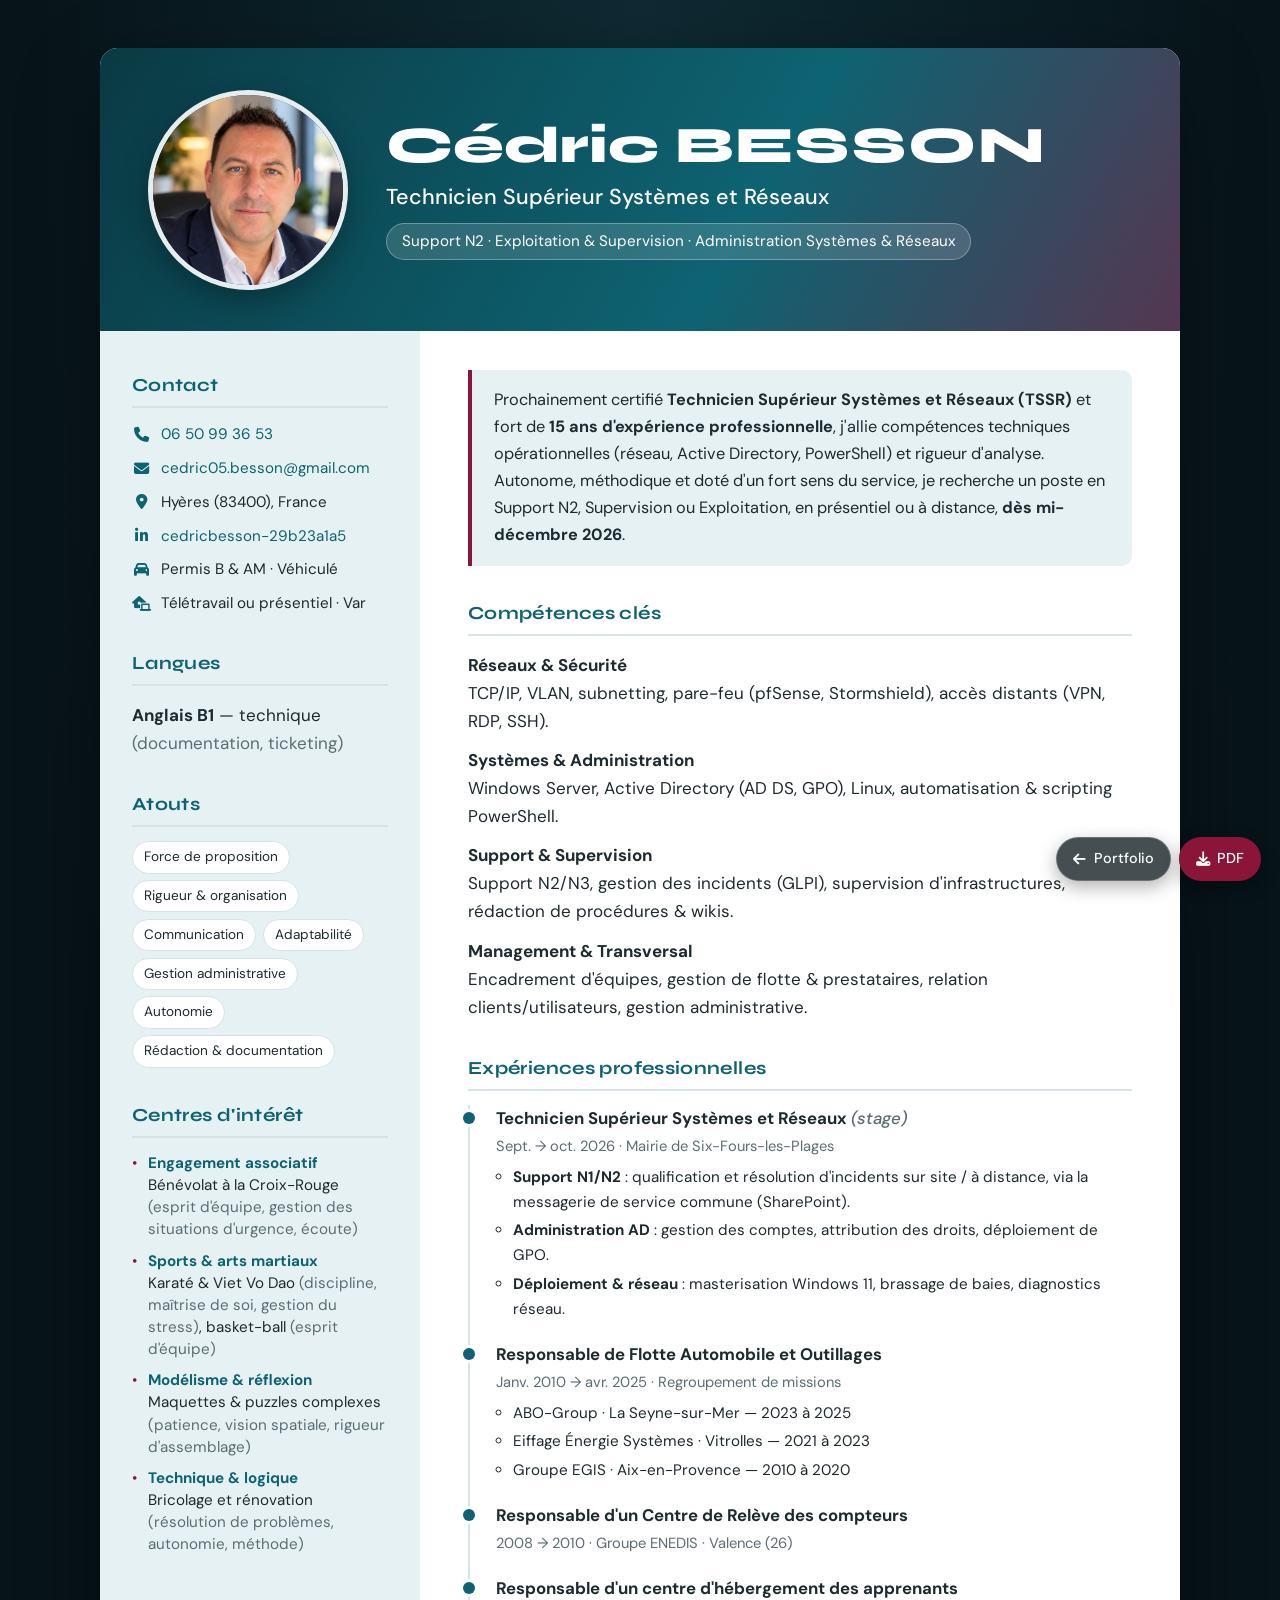
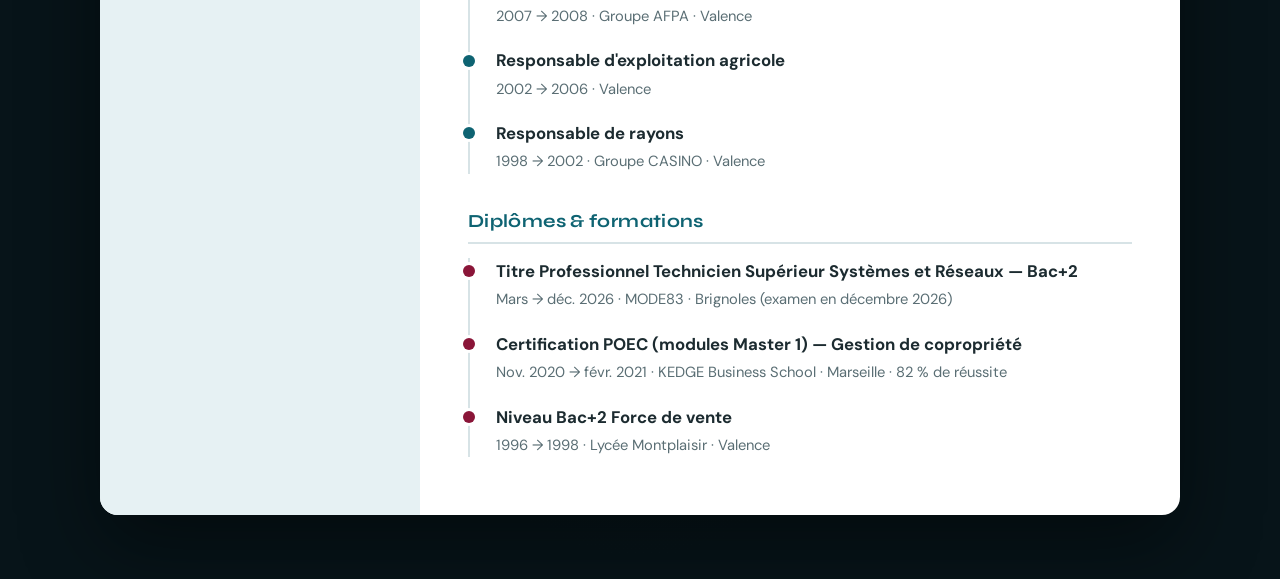
==== cv.html @ 07ce3fc7 "Portfolio TSSR v2 de Cédric Besson Palette pétrole et bordeaux, hero animé, outils du bandeau (Édite" ====
<!DOCTYPE html>
<!--
  ============================================================
  CV EN LIGNE — Cédric BESSON
  ------------------------------------------------------------
  Version web du CV, ouverte depuis les boutons « Voir mon CV » du portfolio.
    • À l'écran : grand format aéré, photo bien visible.
    • À l'impression (Ctrl + P → « Enregistrer au format PDF ») : une page A4.
    • Modification directe : Ctrl + Alt + M (voir edition.js), puis « Exporter la page ».
  Mise en forme : cv.css
  Pour modifier une information, il suffit de changer le texte ci-dessous.
  ============================================================
-->
<html lang="fr">
<head>
  <meta charset="UTF-8" />
  <meta name="viewport" content="width=device-width, initial-scale=1.0" />
  <meta name="description" content="CV de Cédric Besson – Technicien Supérieur Systèmes et Réseaux (TSSR), Hyères (83), France." />
  <meta name="theme-color" content="#071419" />

  <link rel="preconnect" href="https://fonts.googleapis.com" />
  <link rel="preconnect" href="https://fonts.gstatic.com" crossorigin />
  <link href="https://fonts.googleapis.com/css2?family=Syne:wght@700;800&family=DM+Sans:wght@400;500;700&display=swap" rel="stylesheet" />
  <link rel="stylesheet" href="https://cdnjs.cloudflare.com/ajax/libs/font-awesome/6.4.0/css/all.min.css" />
  <link rel="stylesheet" href="cv.css" />

  <link rel="icon" type="image/png" sizes="32x32" href="images/favicon-32x32.png" />
  <title>CV · Cédric Besson | Technicien Systèmes &amp; Réseaux</title>
</head>

<body>

  <!-- Boutons discrets, masqués à l'impression -->
  <nav class="cv-actions" aria-label="Actions">
    <a href="index.html" class="cv-btn"><i class="fas fa-arrow-left" aria-hidden="true"></i> Portfolio</a>
    <a href="ressources/CV_Cedric_BESSON_TSSR.pdf" class="cv-btn cv-btn--main" download><i class="fas fa-download" aria-hidden="true"></i> PDF</a>
  </nav>

  <main class="cv-page">

    <!-- ===== EN-TÊTE ===== -->
    <header class="cv-header">
      <img src="images/photo.jpg" alt="Photo de Cédric Besson" class="cv-photo" width="200" height="200" />
      <div>
        <h1 class="cv-name">Cédric <span>BESSON</span></h1>
        <p class="cv-title">Technicien Supérieur Systèmes et Réseaux</p>
        <p class="cv-targets">Support N2 · Exploitation &amp; Supervision · Administration Systèmes &amp; Réseaux</p>
      </div>
    </header>

    <div class="cv-body">

      <!-- ===== COLONNE LATÉRALE ===== -->
      <aside class="cv-side">
        <section>
          <h2>Contact</h2>
          <ul class="cv-contact">
            <li><i class="fas fa-phone" aria-hidden="true"></i><a href="tel:+33650993653">06 50 99 36 53</a></li>
            <li><i class="fas fa-envelope" aria-hidden="true"></i><a href="mailto:cedric05.besson@gmail.com">cedric05.besson@gmail.com</a></li>
            <li><i class="fas fa-location-dot" aria-hidden="true"></i>Hyères (83400), France</li>
            <li><i class="fab fa-linkedin-in" aria-hidden="true"></i><a href="https://www.linkedin.com/in/cedricbesson-29b23a1a5" target="_blank" rel="noopener">cedricbesson-29b23a1a5</a></li>
            <li><i class="fas fa-car" aria-hidden="true"></i>Permis B &amp; AM · Véhiculé</li>
            <li><i class="fas fa-laptop-house" aria-hidden="true"></i>Télétravail ou présentiel · Var</li>
          </ul>
        </section>

        <section>
          <h2>Langues</h2>
          <p><strong>Anglais B1</strong> — technique<br><span class="muted">(documentation, ticketing)</span></p>
        </section>

        <section>
          <h2>Atouts</h2>
          <ul class="cv-chips">
            <li>Force de proposition</li>
            <li>Rigueur &amp; organisation</li>
            <li>Communication</li>
            <li>Adaptabilité</li>
            <li>Gestion administrative</li>
            <li>Autonomie</li>
            <li>Rédaction &amp; documentation</li>
          </ul>
        </section>

        <section>
          <h2>Centres d'intérêt</h2>
          <!-- Chaque intérêt : <strong> = thème, puis l'activité et les qualités qu'elle développe -->
          <ul class="cv-list cv-interests">
            <li><strong>Engagement associatif</strong> Bénévolat à la Croix-Rouge <span class="muted">(esprit d'équipe, gestion des situations d'urgence, écoute)</span></li>
            <li><strong>Sports &amp; arts martiaux</strong> Karaté &amp; Viet Vo Dao <span class="muted">(discipline, maîtrise de soi, gestion du stress)</span>, basket-ball <span class="muted">(esprit d'équipe)</span></li>
            <li><strong>Modélisme &amp; réflexion</strong> Maquettes &amp; puzzles complexes <span class="muted">(patience, vision spatiale, rigueur d'assemblage)</span></li>
            <li><strong>Technique &amp; logique</strong> Bricolage et rénovation <span class="muted">(résolution de problèmes, autonomie, méthode)</span></li>
          </ul>
        </section>
      </aside>

      <!-- ===== COLONNE PRINCIPALE ===== -->
      <div class="cv-main">
        <p class="cv-summary">
          Prochainement certifié <strong>Technicien Supérieur Systèmes et Réseaux (TSSR)</strong> et fort de
          <strong>15 ans d'expérience professionnelle</strong>, j'allie compétences techniques opérationnelles
          (réseau, Active Directory, PowerShell) et rigueur d'analyse. Autonome, méthodique et doté d'un fort
          sens du service, je recherche un poste en Support N2, Supervision ou Exploitation, en présentiel ou
          à distance, <strong>dès mi-décembre 2026</strong>.
        </p>

        <section>
          <h2>Compétences clés</h2>
          <ul class="cv-skills">
            <li><strong>Réseaux &amp; Sécurité</strong> TCP/IP, VLAN, subnetting, pare-feu (pfSense, Stormshield), accès distants (VPN, RDP, SSH).</li>
            <li><strong>Systèmes &amp; Administration</strong> Windows Server, Active Directory (AD DS, GPO), Linux, automatisation &amp; scripting PowerShell.</li>
            <li><strong>Support &amp; Supervision</strong> Support N2/N3, gestion des incidents (GLPI), supervision d'infrastructures, rédaction de procédures &amp; wikis.</li>
            <li><strong>Management &amp; Transversal</strong> Encadrement d'équipes, gestion de flotte &amp; prestataires, relation clients/utilisateurs, gestion administrative.</li>
          </ul>
        </section>

        <section>
          <h2>Expériences professionnelles</h2>
          <ol class="cv-timeline">
            <li>
              <p class="cv-role">Technicien Supérieur Systèmes et Réseaux <em>(stage)</em></p>
              <p class="cv-meta">Sept. → oct. 2026 · Mairie de Six-Fours-les-Plages</p>
              <ul>
                <li><strong>Support N1/N2</strong> : qualification et résolution d'incidents sur site / à distance, via la messagerie de service commune (SharePoint).</li>
                <li><strong>Administration AD</strong> : gestion des comptes, attribution des droits, déploiement de GPO.</li>
                <li><strong>Déploiement &amp; réseau</strong> : masterisation Windows 11, brassage de baies, diagnostics réseau.</li>
              </ul>
            </li>
            <li>
              <p class="cv-role">Responsable de Flotte Automobile et Outillages</p>
              <p class="cv-meta">Janv. 2010 → avr. 2025 · Regroupement de missions</p>
              <ul>
                <li>ABO-Group · La Seyne-sur-Mer — 2023 à 2025</li>
                <li>Eiffage Énergie Systèmes · Vitrolles — 2021 à 2023</li>
                <li>Groupe EGIS · Aix-en-Provence — 2010 à 2020</li>
              </ul>
            </li>
            <li>
              <p class="cv-role">Responsable d'un Centre de Relève des compteurs</p>
              <p class="cv-meta">2008 → 2010 · Groupe ENEDIS · Valence (26)</p>
            </li>
            <li>
              <p class="cv-role">Responsable d'un centre d'hébergement des apprenants</p>
              <p class="cv-meta">2007 → 2008 · Groupe AFPA · Valence</p>
            </li>
            <li>
              <p class="cv-role">Responsable d'exploitation agricole</p>
              <p class="cv-meta">2002 → 2006 · Valence</p>
            </li>
            <li>
              <p class="cv-role">Responsable de rayons</p>
              <p class="cv-meta">1998 → 2002 · Groupe CASINO · Valence</p>
            </li>
          </ol>
        </section>

        <section>
          <h2>Diplômes &amp; formations</h2>
          <ol class="cv-timeline cv-timeline--cert">
            <li>
              <p class="cv-role">Titre Professionnel Technicien Supérieur Systèmes et Réseaux — Bac+2</p>
              <p class="cv-meta">Mars → déc. 2026 · MODE83 · Brignoles (examen en décembre 2026)</p>
            </li>
            <li>
              <p class="cv-role">Certification POEC (modules Master 1) — Gestion de copropriété</p>
              <p class="cv-meta">Nov. 2020 → févr. 2021 · KEDGE Business School · Marseille · 82 % de réussite</p>
            </li>
            <li>
              <p class="cv-role">Niveau Bac+2 Force de vente</p>
              <p class="cv-meta">1996 → 1998 · Lycée Montplaisir · Valence</p>
            </li>
          </ol>
        </section>
      </div>
    </div>
  </main>
  <!-- Mode édition (Ctrl + Alt + M) : permet aussi de modifier le CV directement sur la page -->
  <script src="edition.js"></script>
</body>
</html>
---- cv.css ----
/* ============================================================
   CV EN LIGNE — Cédric BESSON · cv.css
   ------------------------------------------------------------
   1. Variables   2. Page   3. En-tête   4. Colonnes
   5. Boutons     6. Responsive          7. Impression (A4)
   Mêmes couleurs que le portfolio : bleu pétrole + bordeaux.
   ============================================================ */

/* ---------- 1. VARIABLES ---------- */
:root {
  --petrol:      #0e6372;
  --petrol-dark: #0a3a44;
  --petrol-soft: #e6f1f3;
  --wine:        #8a1538;
  --ink:         #1c2b30;
  --muted:       #5a6e74;
  --line:        #d7e3e6;
  --paper:       #ffffff;
  --font-display: 'Syne', sans-serif;
  --font-body:    'DM Sans', sans-serif;
}

/* ---------- 2. PAGE ---------- */
* { box-sizing: border-box; }

body {
  margin: 0;
  font-family: var(--font-body);
  font-size: 17px;               /* grand format : lecture confortable à l'écran */
  line-height: 1.65;
  color: var(--ink);
  background: radial-gradient(ellipse at top, #0f2a33, #071419 70%);
  min-height: 100vh;
  padding: 3rem 1rem 4rem;
}

/* La « feuille » du CV */
.cv-page {
  max-width: 1080px; margin: 0 auto;
  background: var(--paper);
  border-radius: 18px; overflow: hidden;
  box-shadow: 0 30px 80px rgba(0,0,0,.45);
}

a { color: var(--petrol); text-decoration: none; }
a:hover { text-decoration: underline; }
.muted { color: var(--muted); }

h2 {
  font-family: var(--font-display); font-weight: 700;
  font-size: 1.15rem; letter-spacing: .02em;
  color: var(--petrol); margin: 0 0 .9rem;
  padding-bottom: .35rem; border-bottom: 2px solid var(--line);
}
section + section { margin-top: 2rem; }

/* ---------- 3. EN-TÊTE ---------- */
.cv-header {
  display: flex; align-items: center; gap: 2.4rem;
  padding: 2.6rem 3rem;
  color: #fff;
  background: linear-gradient(120deg, var(--petrol-dark) 0%, var(--petrol) 60%, var(--wine) 130%);
}
/* Photo grande et ronde, avec un liseré blanc pour la détacher du fond */
.cv-photo {
  flex-shrink: 0;
  width: 200px; height: 200px; object-fit: cover; border-radius: 50%;
  object-position: 50% 22%;      /* cadre sur le visage (photo au format portrait) */
  border: 5px solid rgba(255,255,255,.9);
  box-shadow: 0 12px 30px rgba(0,0,0,.3);
}
.cv-name {
  font-family: var(--font-display); font-weight: 800;
  font-size: clamp(2.2rem, 5vw, 3.2rem); line-height: 1.05; margin: 0 0 .4rem;
}
.cv-name span { letter-spacing: .04em; }
.cv-title { font-size: 1.35rem; font-weight: 500; margin: 0 0 .5rem; }
.cv-targets {
  display: inline-block; margin: 0;
  font-size: .95rem; padding: .3rem .9rem; border-radius: 100px;
  background: rgba(255,255,255,.14); border: 1px solid rgba(255,255,255,.3);
}

/* ---------- 4. COLONNES ---------- */
.cv-body { display: grid; grid-template-columns: 320px 1fr; }

.cv-side { padding: 2.4rem 2rem; background: var(--petrol-soft); }
.cv-side p { margin: 0; }
.cv-main { padding: 2.4rem 3rem; }

.cv-contact, .cv-list, .cv-chips, .cv-skills { list-style: none; padding: 0; margin: 0; }
.cv-contact li { display: flex; align-items: flex-start; gap: .7rem; margin-bottom: .55rem; font-size: .95rem; word-break: break-word; }
.cv-contact i { width: 18px; margin-top: .3rem; text-align: center; color: var(--petrol); }

.cv-chips { display: flex; flex-wrap: wrap; gap: .4rem; }
.cv-chips li {
  font-size: .85rem; padding: .25rem .7rem; border-radius: 100px;
  background: #fff; border: 1px solid var(--line);
}
.cv-list li { position: relative; padding-left: 1rem; font-size: .95rem; }
.cv-list li::before { content: '•'; position: absolute; left: 0; color: var(--wine); }
.cv-interests li { margin-bottom: .6rem; line-height: 1.45; }
.cv-interests strong { display: block; color: var(--petrol); }

.cv-summary {
  margin: 0 0 2rem; padding: 1.1rem 1.4rem;
  font-size: 1.02rem;
  background: var(--petrol-soft); border-left: 4px solid var(--wine); border-radius: 0 10px 10px 0;
}

.cv-skills li { margin-bottom: .7rem; }
.cv-skills strong { display: block; color: var(--ink); }

/* Frise : pastille pétrole = postes, pastille bordeaux = diplômes (même code que le portfolio) */
.cv-timeline { list-style: none; margin: 0; padding: 0 0 0 1.6rem; border-left: 2px solid var(--line); }
.cv-timeline > li { position: relative; margin-bottom: 1.2rem; }
.cv-timeline > li::before {
  content: ''; position: absolute; left: calc(-1.6rem - 7px); top: .45rem;
  width: 12px; height: 12px; border-radius: 50%;
  background: var(--petrol); box-shadow: 0 0 0 3px #fff;
}
.cv-timeline--cert > li::before { background: var(--wine); }
.cv-role { margin: 0; font-weight: 700; font-size: 1.05rem; }
.cv-role em { font-weight: 500; color: var(--muted); }
.cv-meta { margin: .1rem 0 .4rem; font-size: .92rem; color: var(--muted); }
.cv-timeline ul { margin: .2rem 0 0; padding-left: 1.1rem; font-size: .95rem; }
.cv-timeline ul li { margin-bottom: .2rem; }

/* ---------- 5. BOUTONS (écran uniquement) ---------- */
.cv-actions {
  position: fixed; right: 1.2rem; bottom: 1.2rem; z-index: 10;
  display: flex; gap: .5rem;
}
.cv-btn {
  display: inline-flex; align-items: center; gap: .45rem;
  padding: .55rem 1rem; border-radius: 100px;
  font-size: .9rem; font-weight: 500; color: #fff;
  background: rgba(7,20,25,.75); border: 1px solid rgba(255,255,255,.2);
  backdrop-filter: blur(8px); -webkit-backdrop-filter: blur(8px);
  box-shadow: 0 6px 18px rgba(0,0,0,.3);
}
.cv-btn:hover { text-decoration: none; color: #fff; background: var(--petrol); }
.cv-btn--main { background: var(--wine); border-color: transparent; }

/* ---------- 6. RESPONSIVE ---------- */
@media screen and (max-width: 860px) {
  body { padding: 1rem .6rem 5rem; font-size: 16px; }
  .cv-header { flex-direction: column; text-align: center; padding: 2rem 1.4rem; gap: 1.2rem; }
  .cv-photo { width: 170px; height: 170px; }
  .cv-body { grid-template-columns: 1fr; }
  .cv-side, .cv-main { padding: 1.8rem 1.4rem; }
}

/* ---------- 7. IMPRESSION / EXPORT PDF (A4, une page) ---------- */
@page { size: A4; margin: 0; }
@media print {
  /* Toutes les tailles en rem se réduisent d'un coup grâce à cette base */
  html { font-size: 10.4px; }
  body { background: #fff; padding: 0; font-size: 1rem; line-height: 1.45; min-height: 0; }
  .cv-actions { display: none; }
  .cv-page { max-width: none; border-radius: 0; box-shadow: none; }
  .cv-header { padding: 7mm 10mm; gap: 7mm; -webkit-print-color-adjust: exact; print-color-adjust: exact; }
  .cv-photo { width: 34mm; height: 34mm; border-width: 3px; }
  .cv-name { font-size: 26px; }
  .cv-title { font-size: 15px; }
  .cv-targets { font-size: 10px; }
  .cv-body { grid-template-columns: 62mm 1fr; min-height: calc(297mm - 48mm); }
  .cv-side { padding: 6mm 6mm; -webkit-print-color-adjust: exact; print-color-adjust: exact; }
  .cv-main { padding: 6mm 9mm; }
  .cv-summary { -webkit-print-color-adjust: exact; print-color-adjust: exact; margin-bottom: 4mm; }
  h2 { font-size: 13px; margin-bottom: 2.5mm; }
  section + section { margin-top: 4.5mm; }
  .cv-timeline > li { margin-bottom: 2.4mm; }
  .cv-timeline > li::before, .cv-list li::before { -webkit-print-color-adjust: exact; print-color-adjust: exact; }
  .cv-role { font-size: 11.5px; }
  .cv-skills li { margin-bottom: 1.6mm; }
  a { color: var(--ink); }
}

/* ---------- 8. MODE ÉDITION (edition.js : Ctrl + Alt + M) — jamais imprimé ---------- */
body.ed-mode [data-ed-key] { outline: 1px dashed rgba(14,99,114,.6); outline-offset: 3px; border-radius: 4px; cursor: text; }
body.ed-mode [data-ed-key]:hover,
body.ed-mode [data-ed-key]:focus { outline: 2px solid var(--wine); background: rgba(138,21,56,.06); }
.ed-toolbar {
  position: fixed; left: 50%; bottom: 1rem; z-index: 30; transform: translateX(-50%);
  display: flex; flex-wrap: wrap; align-items: center; justify-content: center; gap: .5rem;
  max-width: calc(100% - 2rem); padding: .6rem .8rem; border-radius: 16px;
  font-size: .85rem; color: #f1f8f9; background: rgba(7,20,25,.95);
  border: 1px solid rgba(92,200,211,.35); box-shadow: 0 16px 40px rgba(0,0,0,.45);
}
.ed-toolbar[hidden] { display: none; }
.ed-toolbar .ed-title { color: #e58aa6; font-weight: 700; }
.ed-toolbar button { font: inherit; color: #fff; cursor: pointer; padding: .4rem .75rem; border-radius: 10px; border: 1px solid rgba(92,200,211,.35); background: rgba(255,255,255,.06); }
.ed-toolbar button:hover { background: var(--petrol); }
.ed-toolbar .ed-primary { background: var(--wine); border-color: var(--wine); }
.ed-toast {
  position: fixed; left: 50%; top: 1.2rem; z-index: 31; transform: translateX(-50%);
  padding: .55rem 1rem; border-radius: 10px; font-size: .85rem; color: #fff; background: var(--petrol);
}
@media print { .ed-toolbar, .ed-toast { display: none !important; } }
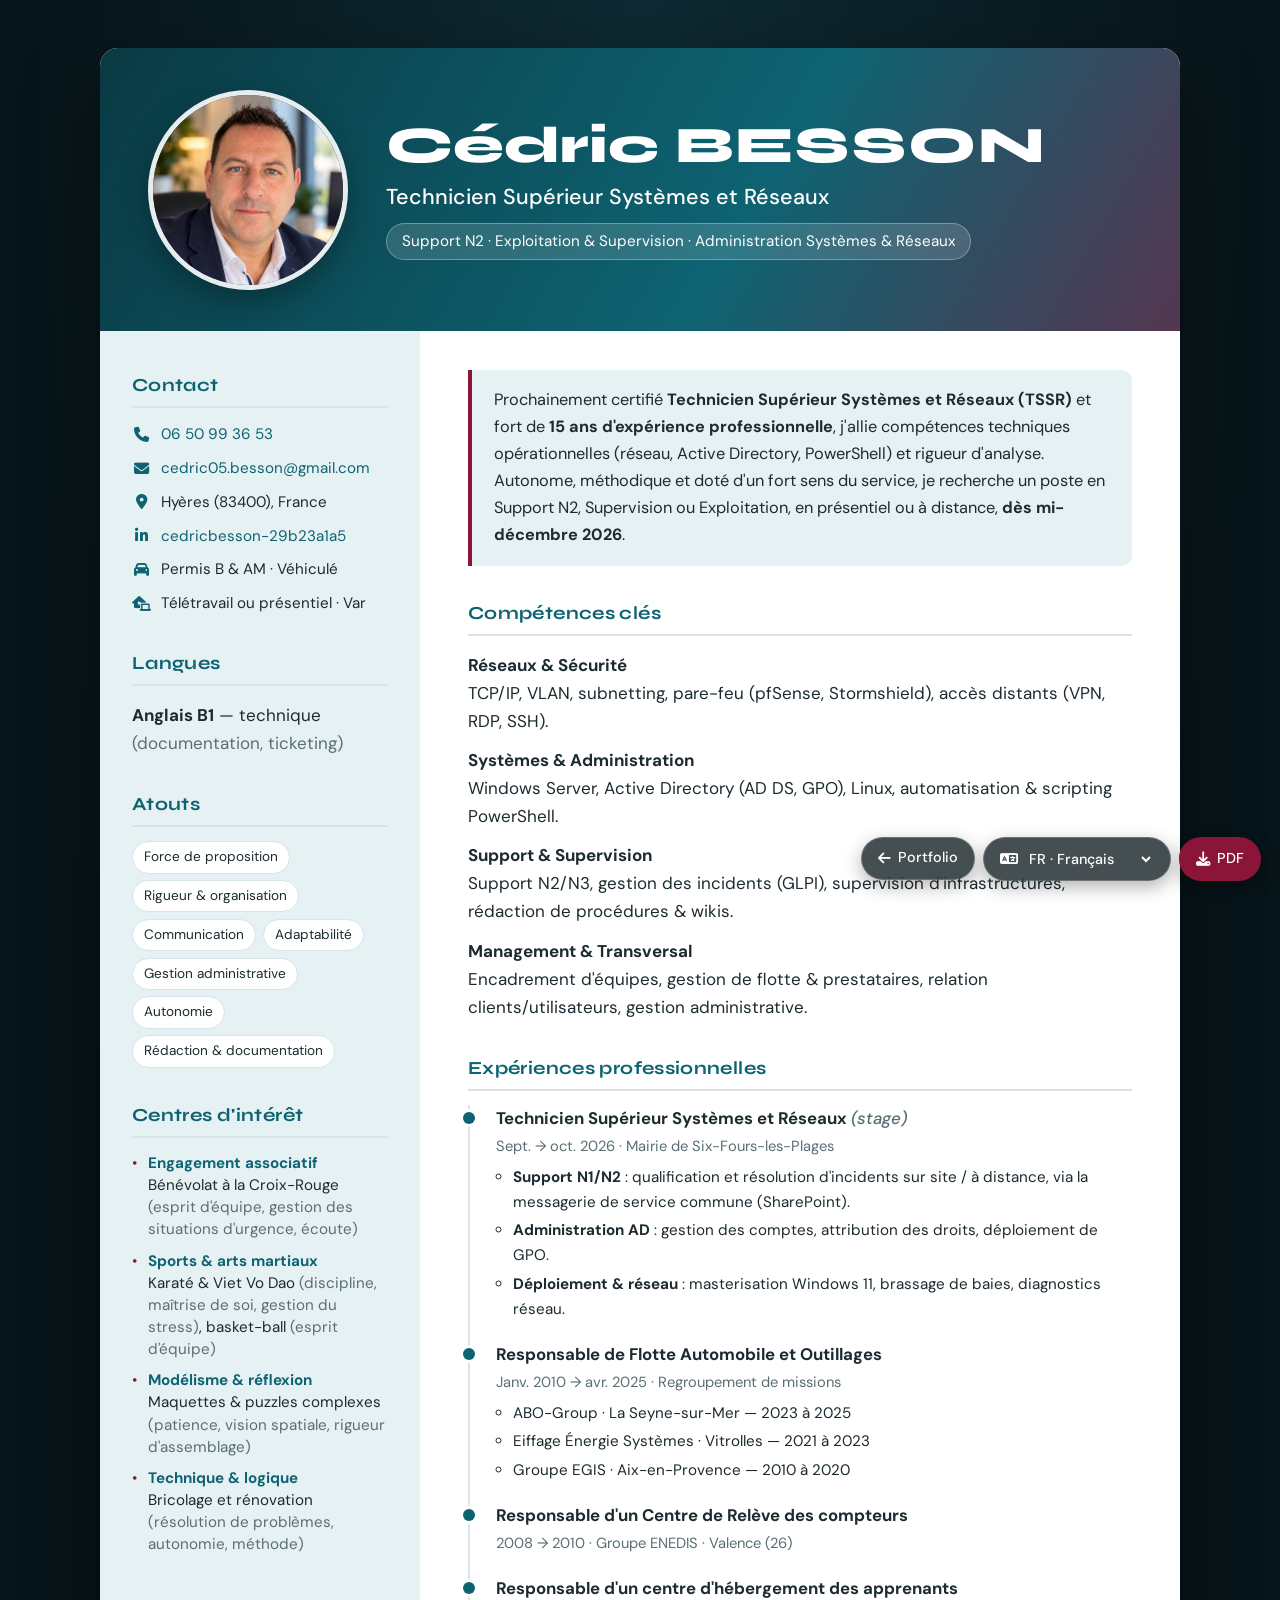
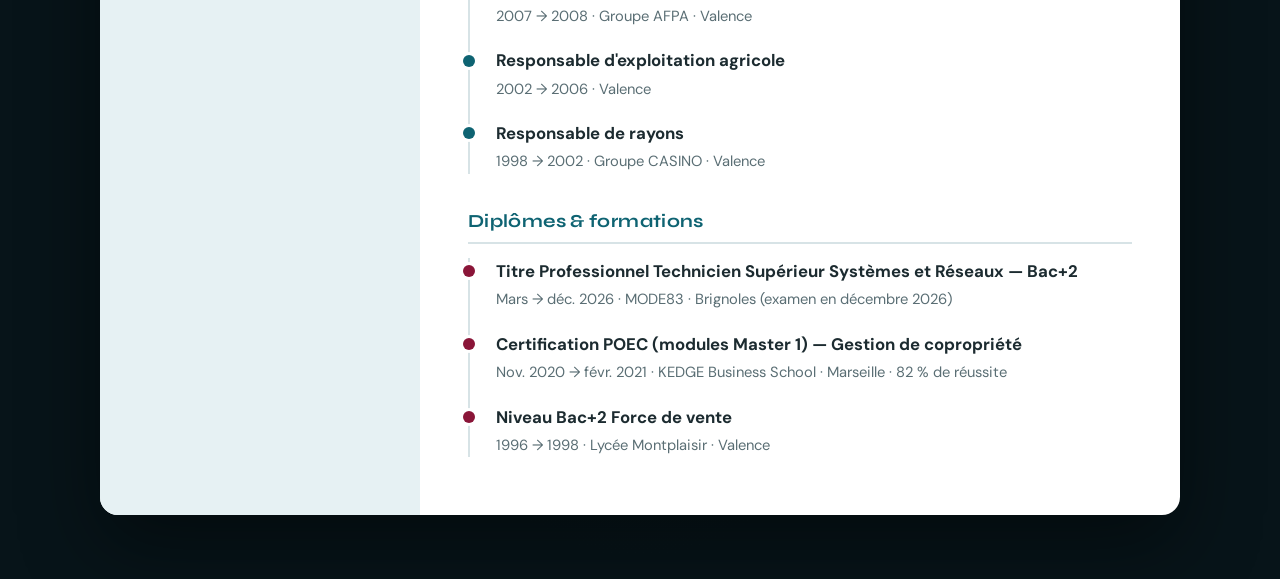
==== commit be26c79b: "CV traduit, édition réservée au propriétaire, hero circulaire - CV en ligne traduit dans la langue c" ====
--- a/cv.html
+++ b/cv.html
@@ -176,5 +176,7 @@
   </main>
   <!-- Mode édition (Ctrl + Alt + M) : permet aussi de modifier le CV directement sur la page -->
   <script src="edition.js"></script>
+  <!-- Traduction du CV dans la langue choisie sur le portfolio -->
+  <script src="cv-traduction.js"></script>
 </body>
 </html>
--- a/cv.css
+++ b/cv.css
@@ -198,3 +198,25 @@
   padding: .55rem 1rem; border-radius: 10px; font-size: .85rem; color: #fff; background: var(--petrol);
 }
 @media print { .ed-toolbar, .ed-toast { display: none !important; } }
+
+/* ---------- 8. TRADUCTION (cv-traduction.js) ---------- */
+.cv-lang select {
+  font: inherit; color: #fff; background: transparent; border: 0; cursor: pointer; padding-right: .2rem;
+}
+.cv-lang select:focus { outline: none; }
+.cv-lang option { color: #1c2b30; }
+.visually-hidden { position: absolute !important; width: 1px; height: 1px; overflow: hidden; clip: rect(0 0 0 0); white-space: nowrap; }
+/* On masque la barre et les infobulles ajoutées par Google */
+#gt-holder { position: absolute !important; left: -9999px !important; width: 1px; height: 1px; overflow: hidden; }
+body { top: 0 !important; }
+iframe.skiptranslate, .skiptranslate > iframe, .goog-te-banner-frame, #goog-gt-tt,
+.goog-te-balloon-frame, .goog-tooltip, .VIpgJd-ZVi9od-ORHb-OEVmcd, .VIpgJd-ZVi9od-aZ2wEe-wOHMyf,
+.VIpgJd-ZVi9od-aZ2wEe-OiiCO, .VIpgJd-yAWNEb-L7lbkb { display: none !important; visibility: hidden !important; }
+.goog-text-highlight { background: none !important; box-shadow: none !important; }
+@media screen and (max-width: 480px) { .cv-actions { left: .6rem; right: .6rem; justify-content: center; flex-wrap: wrap; } }
+/* Impression d'un CV traduit : les éléments ajoutés par Google ne doivent pas créer de 2e page */
+@media print {
+  body > .skiptranslate, #gt-holder, #goog-gt-tt, .cv-lang { display: none !important; }
+  html, body { height: auto !important; min-height: 0 !important; }
+  .cv-page { break-after: avoid; page-break-after: avoid; }
+}
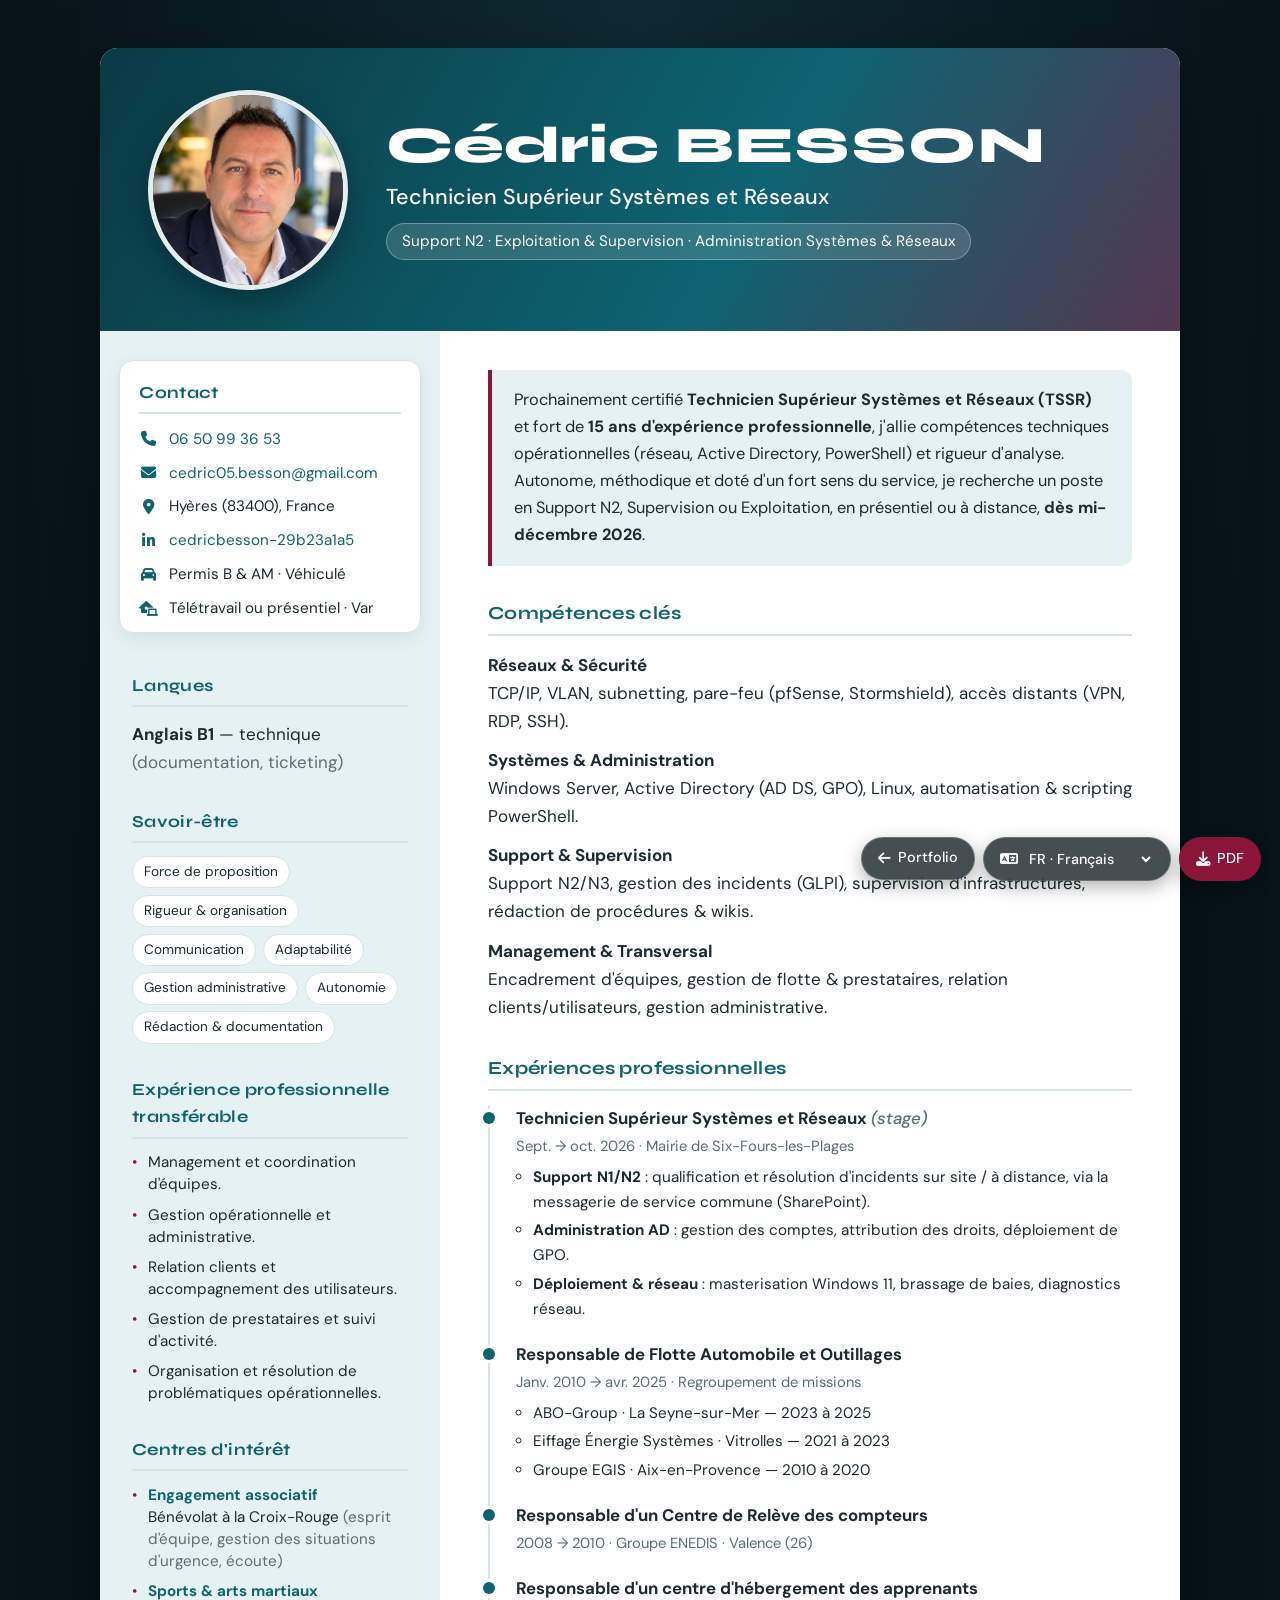
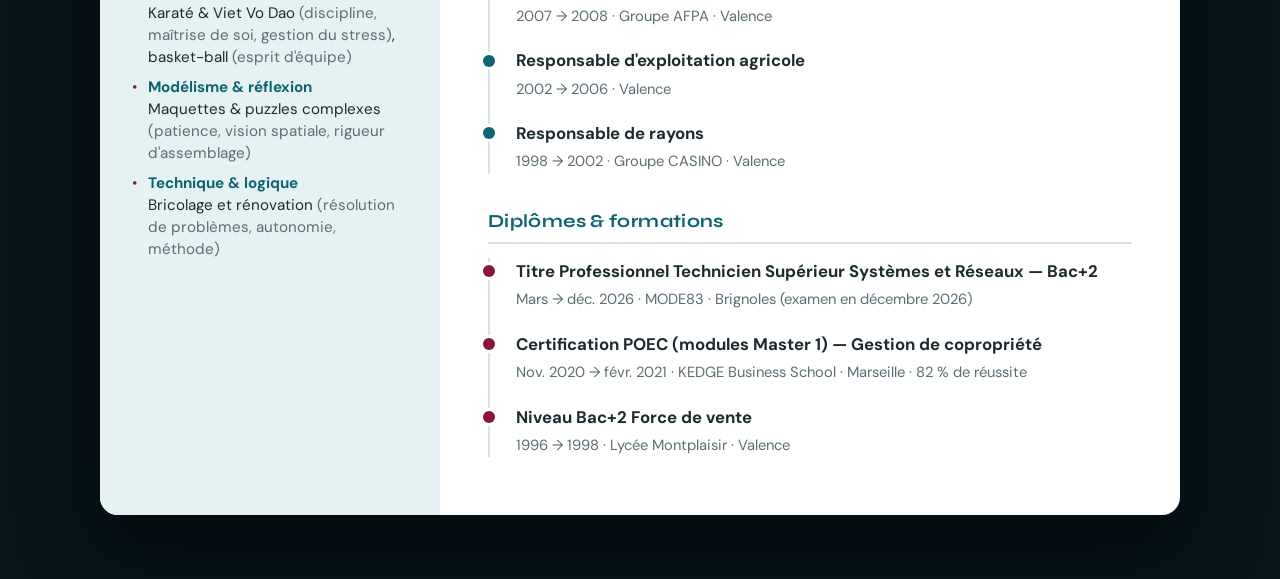
==== commit 087cdd57: "CV : éditeur façon Word, bloc « Expérience professionnelle transférable », bandeau rééquilibré ; éti" ====
--- a/cv.html
+++ b/cv.html
@@ -6,7 +6,9 @@
   Version web du CV, ouverte depuis les boutons « Voir mon CV » du portfolio.
     • À l'écran : grand format aéré, photo bien visible.
     • À l'impression (Ctrl + P → « Enregistrer au format PDF ») : une page A4.
-    • Modification directe : Ctrl + Alt + M (voir edition.js), puis « Exporter la page ».
+    • Modification directe (éditeur façon Word, edition.js module 2 bis) :
+      bouton « Éditer » (ou Ctrl + Alt + M), puis « Exporter cv.html » →
+      remplacer ce fichier, et « PDF du CV » → ressources/CV_Cedric_BESSON_TSSR.pdf.
   Mise en forme : cv.css
   Pour modifier une information, il suffit de changer le texte ci-dessous.
   ============================================================
@@ -33,6 +35,8 @@
   <!-- Boutons discrets, masqués à l'impression -->
   <nav class="cv-actions" aria-label="Actions">
     <a href="index.html" class="cv-btn"><i class="fas fa-arrow-left" aria-hidden="true"></i> Portfolio</a>
+    <!-- « Éditer » : visible seulement sur l'ordinateur de Cédric (retiré du site publié par edition.js) -->
+    <button type="button" class="cv-btn" data-ed-open data-owner-only title="Modifier le CV (Ctrl + Alt + M)"><i class="fas fa-pen" aria-hidden="true"></i> Éditer</button>
     <a href="ressources/CV_Cedric_BESSON_TSSR.pdf" class="cv-btn cv-btn--main" download><i class="fas fa-download" aria-hidden="true"></i> PDF</a>
   </nav>
 
@@ -70,7 +74,7 @@
         </section>
 
         <section>
-          <h2>Atouts</h2>
+          <h2>Savoir-être</h2>
           <ul class="cv-chips">
             <li>Force de proposition</li>
             <li>Rigueur &amp; organisation</li>
@@ -79,6 +83,17 @@
             <li>Gestion administrative</li>
             <li>Autonomie</li>
             <li>Rédaction &amp; documentation</li>
+          </ul>
+        </section>
+
+        <section>
+          <h2>Expérience professionnelle transférable</h2>
+          <ul class="cv-list cv-transfer">
+            <li>Management et coordination d'équipes.</li>
+            <li>Gestion opérationnelle et administrative.</li>
+            <li>Relation clients et accompagnement des utilisateurs.</li>
+            <li>Gestion de prestataires et suivi d'activité.</li>
+            <li>Organisation et résolution de problématiques opérationnelles.</li>
           </ul>
         </section>
 
--- a/cv.css
+++ b/cv.css
@@ -82,10 +82,27 @@
 }
 
 /* ---------- 4. COLONNES ---------- */
-.cv-body { display: grid; grid-template-columns: 320px 1fr; }
+.cv-body { display: grid; grid-template-columns: 340px 1fr; }
 
 .cv-side { padding: 2.4rem 2rem; background: var(--petrol-soft); }
 .cv-side p { margin: 0; }
+
+/* Bandeau gauche : Contact isolé dans une carte blanche, puis les rubriques
+   (Langues, Savoir-être, Expérience transférable, Centres d'intérêt…)
+   toutes séparées par le même espace, avec le même rythme de lignes. */
+.cv-side { --side-gap: 2rem; --side-item: .5rem; }
+.cv-side > section { margin: 0; }
+.cv-side > section + section { margin-top: var(--side-gap); }
+.cv-side > section:first-child {
+  margin: -.6rem -.8rem 0; padding: 1.1rem 1.2rem .7rem;
+  background: var(--paper); border: 1px solid var(--line); border-radius: 14px;
+  box-shadow: 0 6px 18px rgba(10,58,68,.08);
+}
+.cv-side > section:first-child + section { margin-top: calc(var(--side-gap) + .4rem); }
+/* Titres du bandeau un peu plus petits : « Expérience professionnelle / transférable » tient sur 2 lignes */
+.cv-side h2 { margin-bottom: .8rem; font-size: 1.05rem; text-wrap: balance; }
+.cv-side li { margin-bottom: var(--side-item); }
+.cv-side li:last-child, .cv-side .cv-chips li { margin-bottom: 0; }
 .cv-main { padding: 2.4rem 3rem; }
 
 .cv-contact, .cv-list, .cv-chips, .cv-skills { list-style: none; padding: 0; margin: 0; }
@@ -99,7 +116,7 @@
 }
 .cv-list li { position: relative; padding-left: 1rem; font-size: .95rem; }
 .cv-list li::before { content: '•'; position: absolute; left: 0; color: var(--wine); }
-.cv-interests li { margin-bottom: .6rem; line-height: 1.45; }
+.cv-interests li, .cv-transfer li { line-height: 1.45; }
 .cv-interests strong { display: block; color: var(--petrol); }
 
 .cv-summary {
@@ -141,6 +158,7 @@
 }
 .cv-btn:hover { text-decoration: none; color: #fff; background: var(--petrol); }
 .cv-btn--main { background: var(--wine); border-color: transparent; }
+button.cv-btn { font: inherit; font-size: .9rem; cursor: pointer; }
 
 /* ---------- 6. RESPONSIVE ---------- */
 @media screen and (max-width: 860px) {
@@ -174,6 +192,17 @@
   .cv-timeline > li::before, .cv-list li::before { -webkit-print-color-adjust: exact; print-color-adjust: exact; }
   .cv-role { font-size: 11.5px; }
   .cv-skills li { margin-bottom: 1.6mm; }
+  /* Colonne latérale resserrée (5 rubriques sur une seule page A4) */
+  .cv-body { grid-template-columns: 68mm 1fr; }
+  .cv-side { --side-gap: 8mm; --side-item: 1.5mm; }
+  .cv-side > section:first-child { margin: -1.5mm -2mm 0; padding: 3mm 3.5mm 2mm; border-radius: 3mm; box-shadow: none;
+    -webkit-print-color-adjust: exact; print-color-adjust: exact; }
+  .cv-side > section:first-child + section { margin-top: calc(var(--side-gap) + 1mm); }
+  .cv-side h2 { margin-bottom: 2.5mm; font-size: 13px; }
+  .cv-contact li { margin-bottom: 1.2mm; }
+  .cv-chips { gap: 1.2mm; }
+  .cv-chips li { padding: .15rem .6rem; }
+  .cv-interests li, .cv-transfer li { line-height: 1.38; }
   a { color: var(--ink); }
 }
 
@@ -193,11 +222,26 @@
 .ed-toolbar button { font: inherit; color: #fff; cursor: pointer; padding: .4rem .75rem; border-radius: 10px; border: 1px solid rgba(92,200,211,.35); background: rgba(255,255,255,.06); }
 .ed-toolbar button:hover { background: var(--petrol); }
 .ed-toolbar .ed-primary { background: var(--wine); border-color: var(--wine); }
+/* Éditeur du CV (module 2 bis) : barre façon traitement de texte */
+.ed-toolbar--cv { flex-direction: column; gap: .4rem; }
+.ed-toolbar--cv .ed-row { display: flex; flex-wrap: wrap; align-items: center; justify-content: center; gap: .35rem; }
+.ed-toolbar--cv button { min-width: 2.2rem; }
+.ed-toolbar--cv select { font: inherit; color: #fff; background: rgba(255,255,255,.06); border: 1px solid rgba(92,200,211,.35); border-radius: 10px; padding: .35rem .4rem; }
+.ed-toolbar--cv select option { color: #0b1d22; }
+.ed-toolbar .ed-sep { width: 1px; align-self: stretch; background: rgba(92,200,211,.35); margin: 0 .2rem; }
+body.ed-mode .cv-page[contenteditable] { outline: 2px dashed rgba(14,99,114,.45); outline-offset: 6px; cursor: text; }
+body.ed-mode .cv-page:focus { outline-color: var(--wine); }
+body.ed-mode .ed-cur { outline: 1px dashed var(--wine); outline-offset: 2px; background: rgba(138,21,56,.05); border-radius: 4px; }
+body.ed-mode { padding-bottom: 13rem; }
+body.ed-mode .cv-actions { display: none; }   /* la barre du mode édition prend leur place */
 .ed-toast {
   position: fixed; left: 50%; top: 1.2rem; z-index: 31; transform: translateX(-50%);
   padding: .55rem 1rem; border-radius: 10px; font-size: .85rem; color: #fff; background: var(--petrol);
 }
-@media print { .ed-toolbar, .ed-toast { display: none !important; } }
+@media print {
+  .ed-toolbar, .ed-toast { display: none !important; }
+  .cv-page[contenteditable], .ed-cur { outline: none !important; background: none !important; }
+}
 
 /* ---------- 8. TRADUCTION (cv-traduction.js) ---------- */
 .cv-lang select {
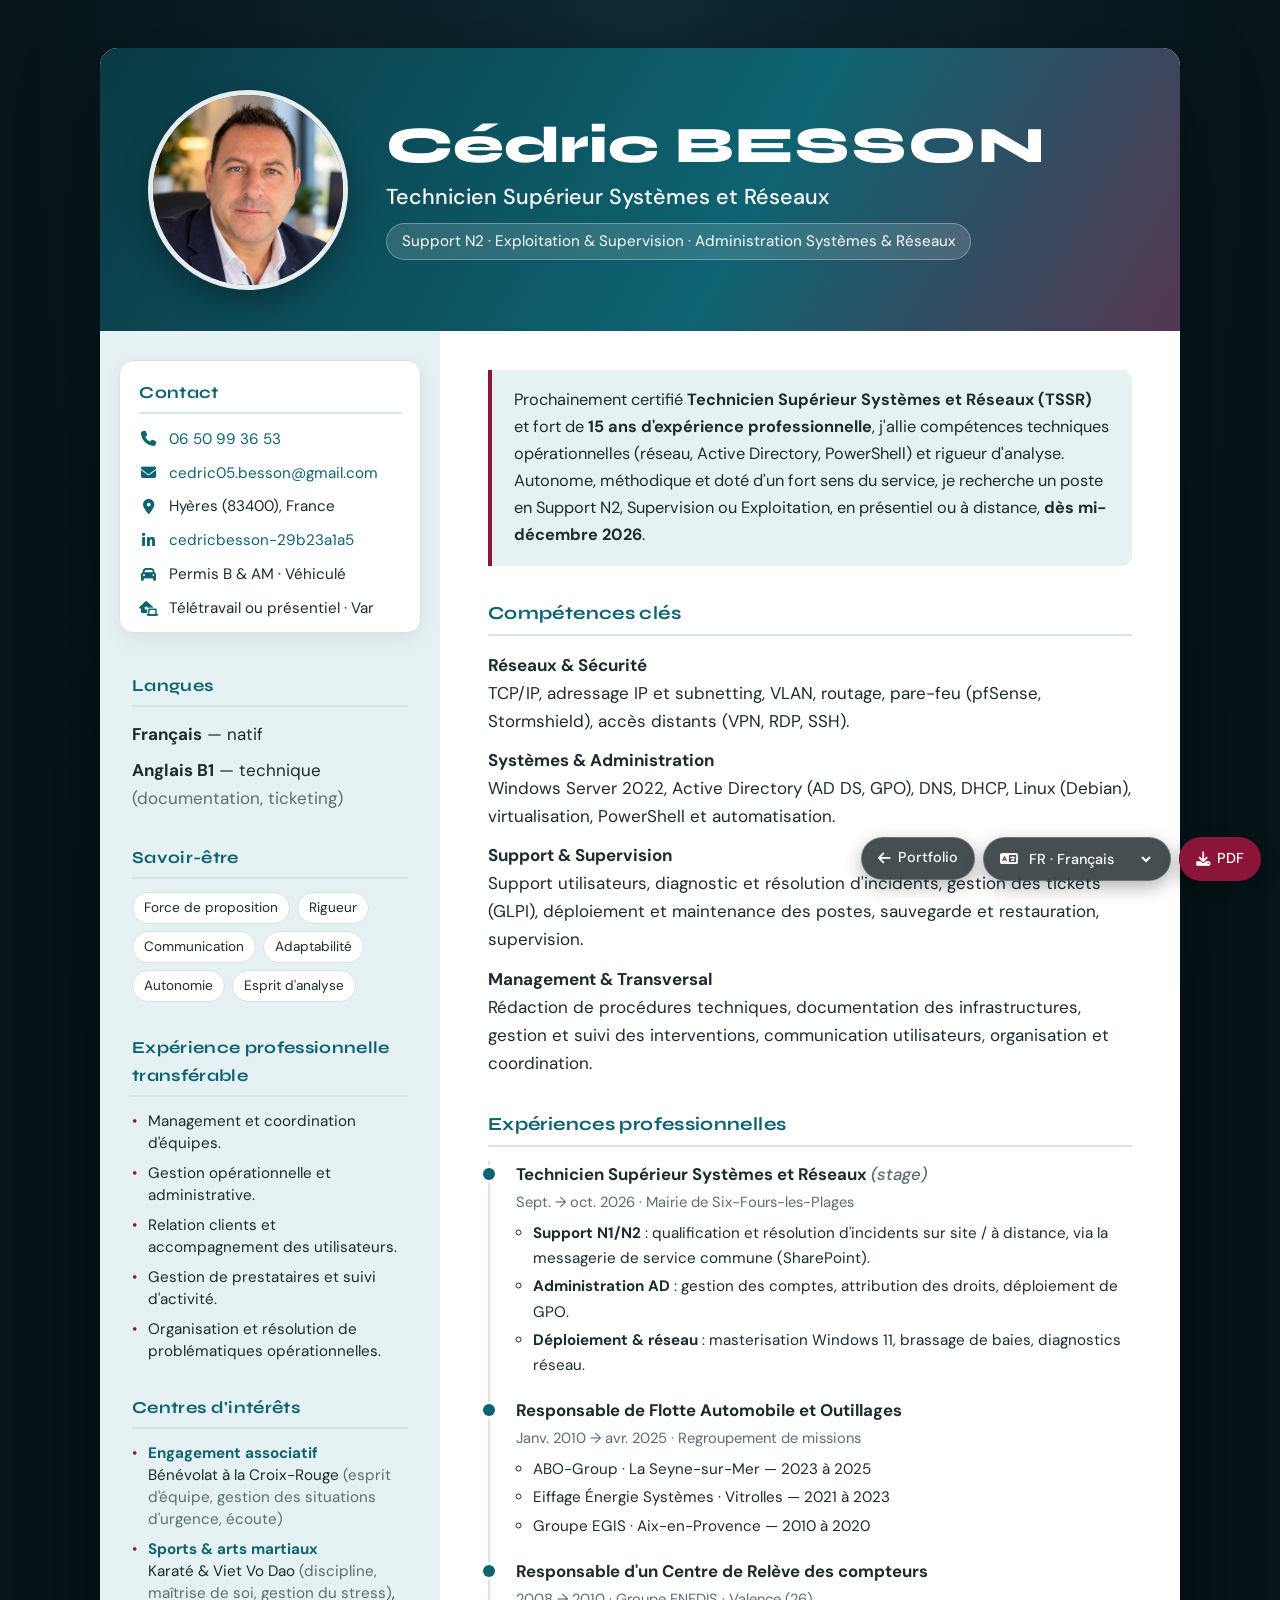
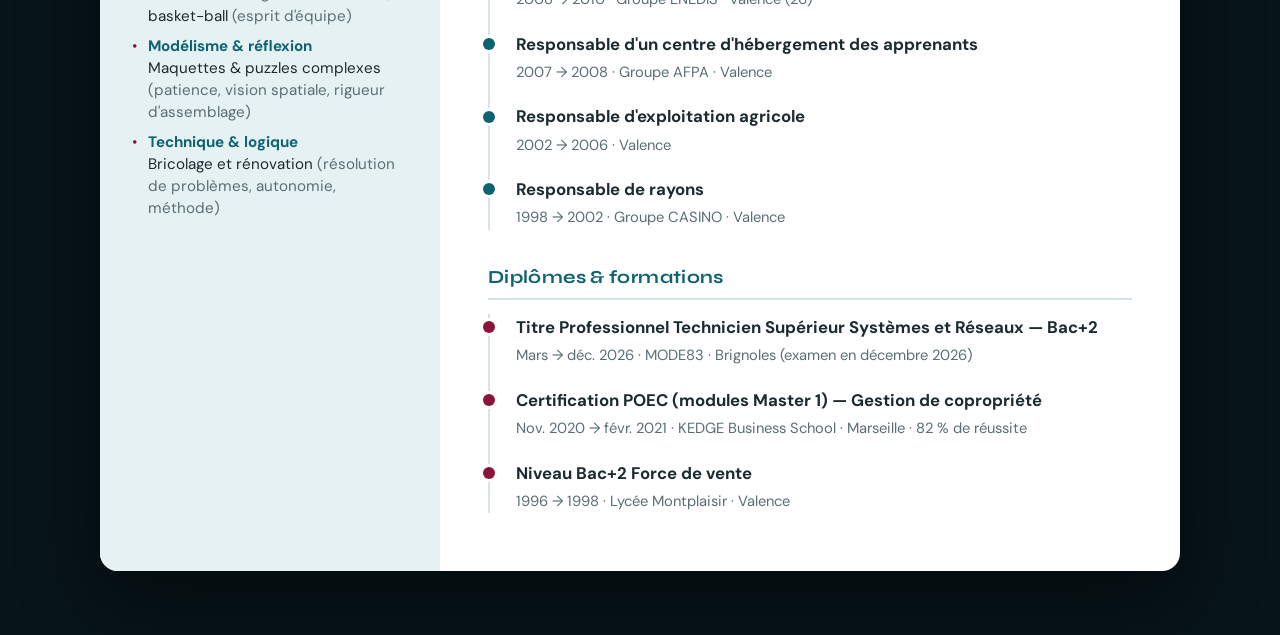
==== commit 0e3a57dd: "CV revu : compétences clés retravaillées, 6 savoir-être, Français natif, Centres d'intérêts ; PDF ré" ====
--- a/cv.html
+++ b/cv.html
@@ -70,19 +70,19 @@
 
         <section>
           <h2>Langues</h2>
-          <p><strong>Anglais B1</strong> — technique<br><span class="muted">(documentation, ticketing)</span></p>
+          <p class="cv-lang-item"><strong>Français</strong> — natif</p>
+          <p class="cv-lang-item"><strong>Anglais B1</strong> — technique<br><span class="muted">(documentation, ticketing)</span></p>
         </section>
 
         <section>
           <h2>Savoir-être</h2>
           <ul class="cv-chips">
             <li>Force de proposition</li>
-            <li>Rigueur &amp; organisation</li>
+            <li>Rigueur</li>
             <li>Communication</li>
             <li>Adaptabilité</li>
-            <li>Gestion administrative</li>
             <li>Autonomie</li>
-            <li>Rédaction &amp; documentation</li>
+            <li>Esprit d'analyse</li>
           </ul>
         </section>
 
@@ -98,7 +98,7 @@
         </section>
 
         <section>
-          <h2>Centres d'intérêt</h2>
+          <h2>Centres d'intérêts</h2>
           <!-- Chaque intérêt : <strong> = thème, puis l'activité et les qualités qu'elle développe -->
           <ul class="cv-list cv-interests">
             <li><strong>Engagement associatif</strong> Bénévolat à la Croix-Rouge <span class="muted">(esprit d'équipe, gestion des situations d'urgence, écoute)</span></li>
@@ -122,10 +122,10 @@
         <section>
           <h2>Compétences clés</h2>
           <ul class="cv-skills">
-            <li><strong>Réseaux &amp; Sécurité</strong> TCP/IP, VLAN, subnetting, pare-feu (pfSense, Stormshield), accès distants (VPN, RDP, SSH).</li>
-            <li><strong>Systèmes &amp; Administration</strong> Windows Server, Active Directory (AD DS, GPO), Linux, automatisation &amp; scripting PowerShell.</li>
-            <li><strong>Support &amp; Supervision</strong> Support N2/N3, gestion des incidents (GLPI), supervision d'infrastructures, rédaction de procédures &amp; wikis.</li>
-            <li><strong>Management &amp; Transversal</strong> Encadrement d'équipes, gestion de flotte &amp; prestataires, relation clients/utilisateurs, gestion administrative.</li>
+            <li><strong>Réseaux &amp; Sécurité</strong> TCP/IP, adressage IP et subnetting, VLAN, routage, pare-feu (pfSense, Stormshield), accès distants (VPN, RDP, SSH).</li>
+            <li><strong>Systèmes &amp; Administration</strong> Windows Server 2022, Active Directory (AD DS, GPO), DNS, DHCP, Linux (Debian), virtualisation, PowerShell et automatisation.</li>
+            <li><strong>Support &amp; Supervision</strong> Support utilisateurs, diagnostic et résolution d'incidents, gestion des tickets (GLPI), déploiement et maintenance des postes, sauvegarde et restauration, supervision.</li>
+            <li><strong>Management &amp; Transversal</strong> Rédaction de procédures techniques, documentation des infrastructures, gestion et suivi des interventions, communication utilisateurs, organisation et coordination.</li>
           </ul>
         </section>
 
--- a/cv.css
+++ b/cv.css
@@ -117,6 +117,7 @@
 .cv-list li { position: relative; padding-left: 1rem; font-size: .95rem; }
 .cv-list li::before { content: '•'; position: absolute; left: 0; color: var(--wine); }
 .cv-interests li, .cv-transfer li { line-height: 1.45; }
+.cv-side .cv-lang-item + .cv-lang-item { margin-top: var(--side-item); }
 .cv-interests strong { display: block; color: var(--petrol); }
 
 .cv-summary {
@@ -184,14 +185,14 @@
   .cv-targets { font-size: 10px; }
   .cv-body { grid-template-columns: 62mm 1fr; min-height: calc(297mm - 48mm); }
   .cv-side { padding: 6mm 6mm; -webkit-print-color-adjust: exact; print-color-adjust: exact; }
-  .cv-main { padding: 6mm 9mm; }
-  .cv-summary { -webkit-print-color-adjust: exact; print-color-adjust: exact; margin-bottom: 4mm; }
+  .cv-main { padding: 5.5mm 9mm 2mm; }
+  .cv-summary { -webkit-print-color-adjust: exact; print-color-adjust: exact; margin-bottom: 3.5mm; padding: 2.6mm 4mm; }
   h2 { font-size: 13px; margin-bottom: 2.5mm; }
-  section + section { margin-top: 4.5mm; }
-  .cv-timeline > li { margin-bottom: 2.4mm; }
+  section + section { margin-top: 4mm; }
+  .cv-timeline > li { margin-bottom: 2mm; }
   .cv-timeline > li::before, .cv-list li::before { -webkit-print-color-adjust: exact; print-color-adjust: exact; }
   .cv-role { font-size: 11.5px; }
-  .cv-skills li { margin-bottom: 1.6mm; }
+  .cv-skills li { margin-bottom: 1.3mm; }
   /* Colonne latérale resserrée (5 rubriques sur une seule page A4) */
   .cv-body { grid-template-columns: 68mm 1fr; }
   .cv-side { --side-gap: 8mm; --side-item: 1.5mm; }
